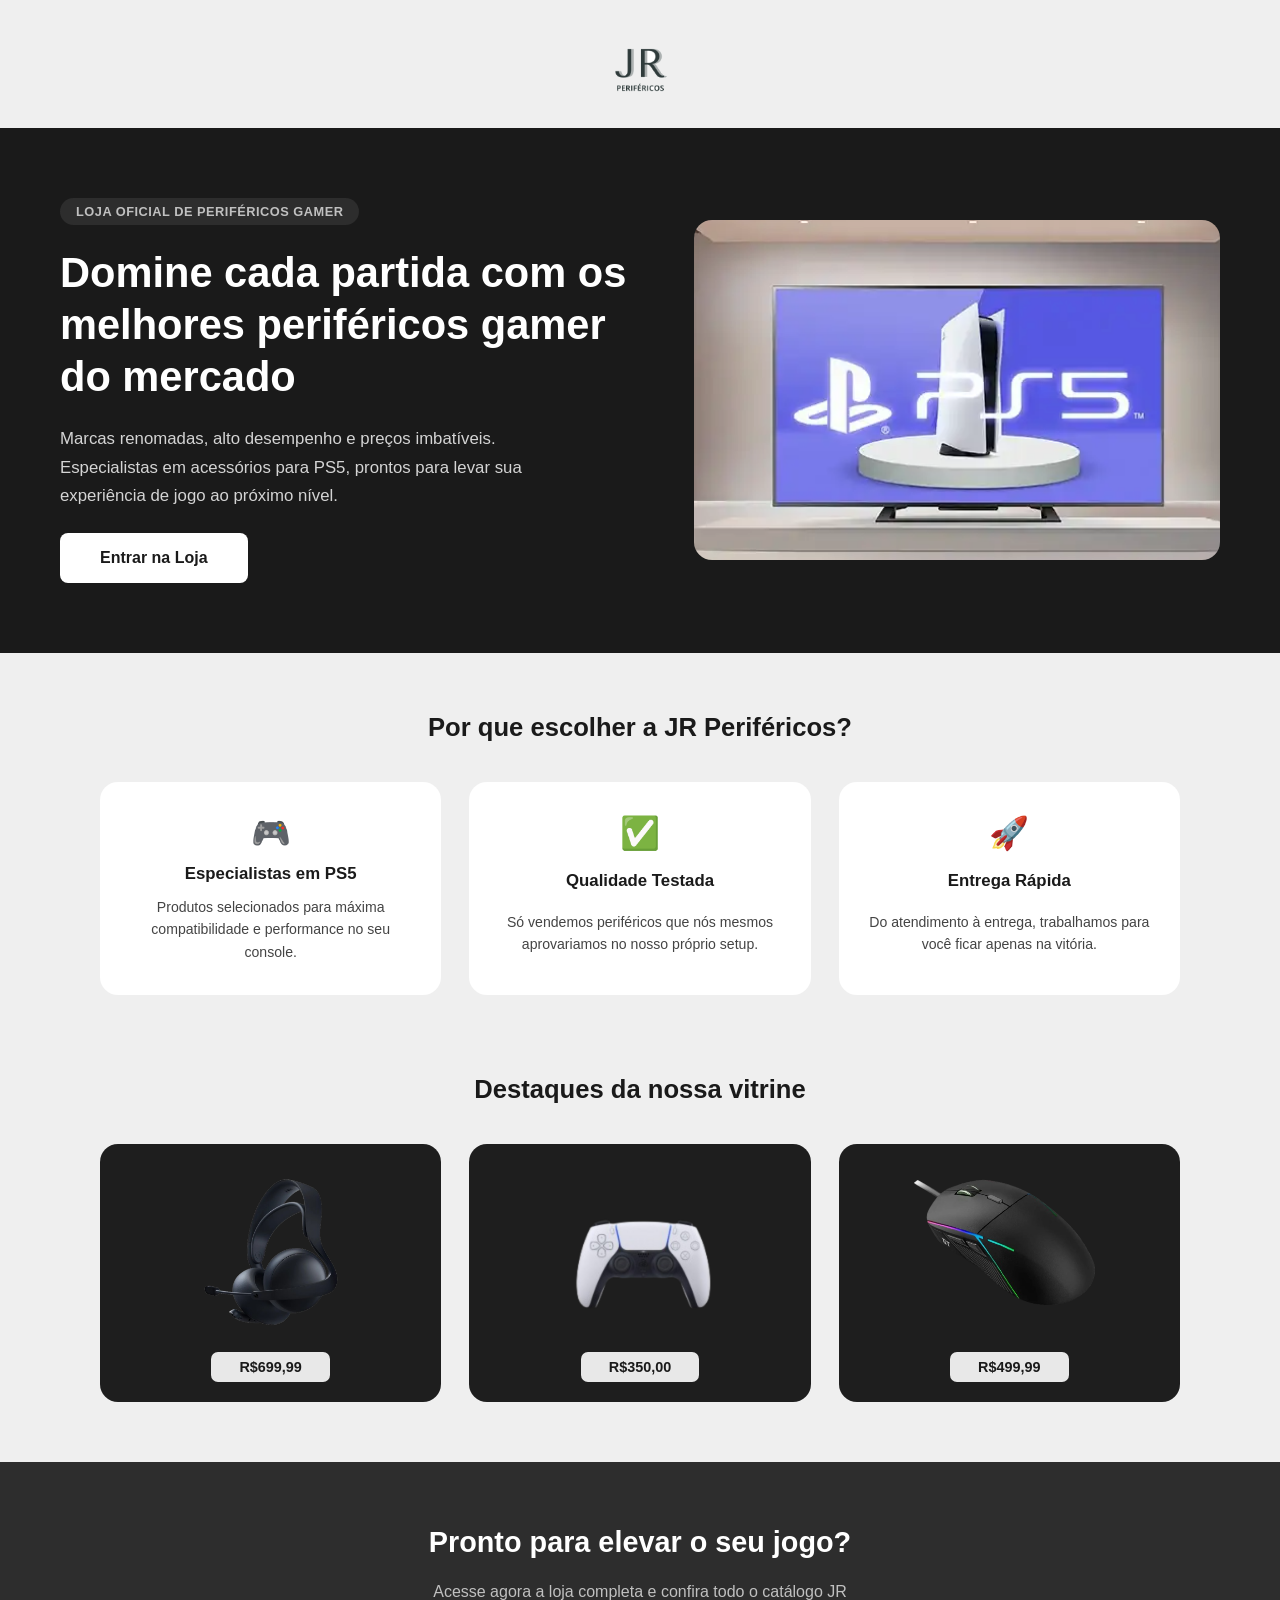
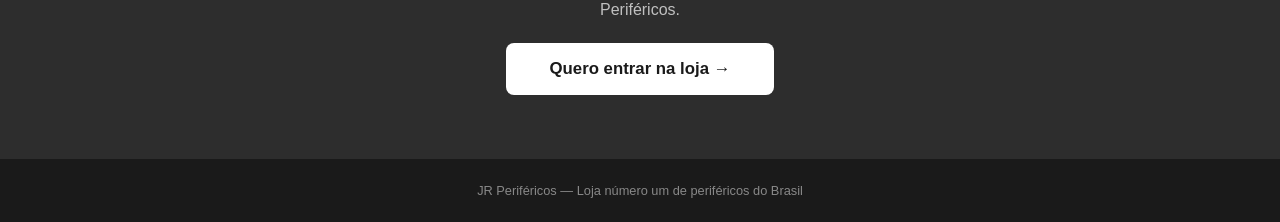
==== landing_page/index.html @ 6561e1fc "Add files via upload" ====
<!DOCTYPE html>
<html lang="pt-BR">
<head>
  <meta charset="UTF-8">
  <meta name="viewport" content="width=device-width, initial-scale=1.0">
  <title>JR Periféricos - O Próximo Nível do Seu Jogo</title>
  <link rel="stylesheet" href="style.css">
</head>
<body>

  <header>
    <div class="header-grid">
      <img src="../jr_perifericos/images/logomarca.png" alt="JR Periféricos" class="logo-img">
    </div>
  </header>

  <main>
    <section class="hero-section">
      <div class="hero-grid">
        <div class="hero-text">
          <span class="hero-tag">LOJA OFICIAL DE PERIFÉRICOS GAMER</span>
          <h1>Domine cada partida com os melhores periféricos gamer do mercado</h1>
          <p>
            Marcas renomadas, alto desempenho e preços imbatíveis. Especialistas
            em acessórios para PS5, prontos para levar sua experiência de jogo
            ao próximo nível. 
          </p>
          <a href="../jr_perifericos/index.html" class="btn-cta">Entrar na Loja</a>
        </div>
        <div class="hero-image">
          <img src="../jr_perifericos/images/painel ps5.png" alt="PlayStation 5" class="hero-img">
        </div>
      </div>
    </section>

    <section class="features-section">
      <h2>Por que escolher a JR Periféricos?</h2>
      <div class="features-grid">
        <div class="feature-card">
          <span class="feature-icon">🎮</span>
          <h3>Especialistas em PS5</h3>
          <p>Produtos selecionados para máxima compatibilidade e performance no seu console.</p>
        </div>
        <div class="feature-card">
          <span class="feature-icon">✅</span>
          <h3>Qualidade Testada</h3>
          <p>Só vendemos periféricos que nós mesmos aprovariamos no nosso próprio setup.</p>
        </div>
        <div class="feature-card">
          <span class="feature-icon">🚀</span>
          <h3>Entrega Rápida</h3>
          <p>Do atendimento à entrega, trabalhamos para você ficar apenas na vitória.</p>
        </div>
      </div>
    </section>

    <section class="products-section">
      <h2>Destaques da nossa vitrine</h2>
      <div class="products-grid">
        <div class="product-card">
          <img src="../jr_perifericos/images/headset.png" alt="Headset Gamer" class="product-img">
          <div class="product-price">R$699,99</div>
        </div>
        <div class="product-card">
          <img src="../jr_perifericos/images/controle psq5.png" alt="Controle DualSense PS5" class="product-img">
          <div class="product-price">R$350,00</div>
        </div>
        <div class="product-card">
          <img src="../jr_perifericos/images/mouse.png" alt="Mouse Gamer RGB" class="product-img">
          <div class="product-price">R$499,99</div>
        </div>
      </div>
    </section>

    <section class="final-cta">
      <h2>Pronto para elevar o seu jogo?</h2>
      <p>Acesse agora a loja completa e confira todo o catálogo JR Periféricos.</p>
      <a href="../jr_perifericos/index.html" class="btn-cta-dark">Quero entrar na loja →</a>
    </section>
  </main>

  <footer>
    JR Periféricos — Loja número um de periféricos do Brasil
  </footer>

</body>
</html>
---- landing_page/style.css ----
* {
  margin: 0;
  padding: 0;
  box-sizing: border-box;
}

body {
  font-family: 'Segoe UI', Tahoma, Geneva, Verdana, sans-serif;
  background: #efefef;
  color: #1a1a1a;
  min-height: 100vh;
  display: grid;
  grid-template-rows: auto 1fr auto;
}

/* topo */
header {
  padding: 24px 60px;
  background: #efefef;
}

.header-grid {
  display: flex;
  justify-content: center;
}

.logo-img {
  height: 80px;
  width: auto;
  display: block;
}

/* hero */
.hero-section {
  background: #1a1a1a;
  color: #fff;
  padding: 70px 60px;
}

.hero-grid {
  display: grid;
  grid-template-columns: 1.1fr 1fr;
  gap: 56px;
  align-items: center;
  max-width: 1200px;
  margin: 0 auto;
}

.hero-text {
  display: grid;
  gap: 22px;
}

.hero-tag {
  display: inline-block;
  background: #2d2d2d;
  color: #c0c0c0;
  padding: 6px 16px;
  border-radius: 20px;
  font-size: 0.8rem;
  font-weight: 600;
  letter-spacing: 0.5px;
  width: fit-content;
}

.hero-text h1 {
  font-size: 2.6rem;
  line-height: 1.25;
  font-weight: 700;
}

.hero-text p {
  font-size: 1.05rem;
  line-height: 1.7;
  color: #d4d4d4;
  max-width: 480px;
}

.hero-image {
  border-radius: 18px;
  overflow: hidden;
  height: 340px;
}

.hero-img {
  width: 100%;
  height: 100%;
  object-fit: cover;
  display: block;
}

.btn-cta {
  display: inline-block;
  padding: 16px 40px;
  background: #fff;
  color: #1a1a1a;
  text-decoration: none;
  border-radius: 8px;
  font-size: 1rem;
  font-weight: 700;
  width: fit-content;
  transition: background 0.2s, transform 0.2s;
}

.btn-cta:hover {
  background: #e8e8e8;
  transform: translateY(-2px);
}

/* diferenciais */
.features-section {
  padding: 60px 60px 20px;
  max-width: 1200px;
  margin: 0 auto;
  width: 100%;
}

.features-section h2 {
  font-size: 1.6rem;
  font-weight: 700;
  text-align: center;
  margin-bottom: 40px;
}

.features-grid {
  display: grid;
  grid-template-columns: repeat(3, 1fr);
  gap: 28px;
}

.feature-card {
  background: #fff;
  border-radius: 18px;
  padding: 32px 26px;
  display: grid;
  gap: 12px;
  justify-items: center;
  text-align: center;
  transition: transform 0.2s;
}

.feature-card:hover {
  transform: translateY(-4px);
}

.feature-icon {
  font-size: 2rem;
}

.feature-card h3 {
  font-size: 1.05rem;
  font-weight: 700;
}

.feature-card p {
  font-size: 0.88rem;
  line-height: 1.6;
  color: #444;
}

/* vitrine de produtos */
.products-section {
  padding: 60px;
  max-width: 1200px;
  margin: 0 auto;
  width: 100%;
}

.products-section h2 {
  font-size: 1.6rem;
  font-weight: 700;
  text-align: center;
  margin-bottom: 40px;
}

.products-grid {
  display: grid;
  grid-template-columns: repeat(3, 1fr);
  gap: 28px;
}

.product-card {
  background: #1e1e1e;
  border-radius: 18px;
  padding: 28px 24px 20px;
  display: grid;
  justify-items: center;
  gap: 20px;
  transition: transform 0.2s;
}

.product-card:hover {
  transform: translateY(-4px);
}

.product-img {
  width: 100%;
  height: 160px;
  object-fit: contain;
  display: block;
}

.product-price {
  background: #e8e8e8;
  color: #1a1a1a;
  padding: 7px 28px;
  border-radius: 7px;
  font-size: 0.9rem;
  font-weight: 600;
}

/* cta final */
.final-cta {
  background: #2d2d2d;
  color: #fff;
  padding: 64px 60px;
  text-align: center;
  display: grid;
  gap: 24px;
  justify-items: center;
}

.final-cta h2 {
  font-size: 1.8rem;
  font-weight: 700;
  max-width: 600px;
}

.final-cta p {
  color: #c0c0c0;
  font-size: 1rem;
  max-width: 480px;
}

.btn-cta-dark {
  display: inline-block;
  padding: 16px 44px;
  background: #fff;
  color: #1a1a1a;
  text-decoration: none;
  border-radius: 8px;
  font-size: 1.05rem;
  font-weight: 700;
  transition: background 0.2s, transform 0.2s;
}

.btn-cta-dark:hover {
  background: #d4d4d4;
  transform: translateY(-2px);
}

/* rodape */
footer {
  background: #1a1a1a;
  color: #888;
  padding: 24px 60px;
  text-align: center;
  font-size: 0.8rem;
}

/* responsivo */
@media (max-width: 860px) {
  .hero-grid {
    grid-template-columns: 1fr;
  }

  .hero-image {
    height: 240px;
  }

  .features-grid,
  .products-grid {
    grid-template-columns: 1fr;
  }
}
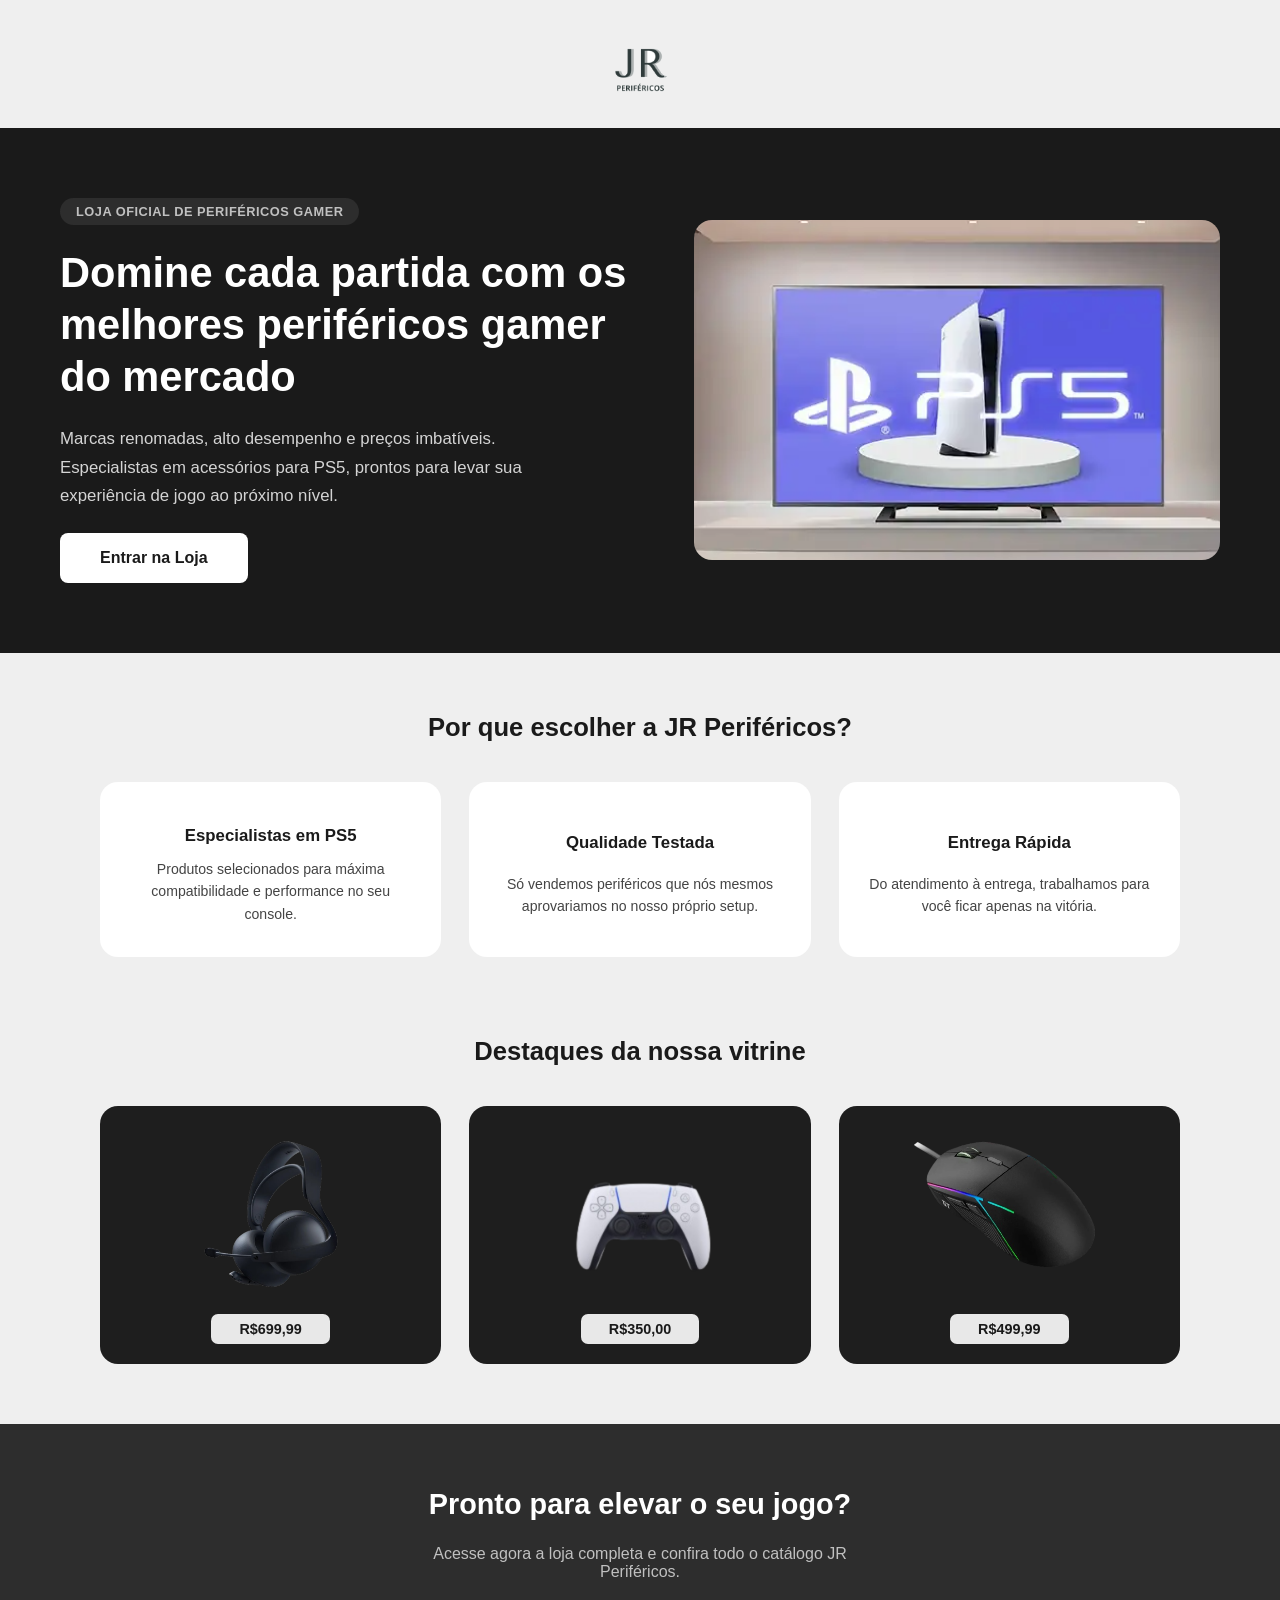
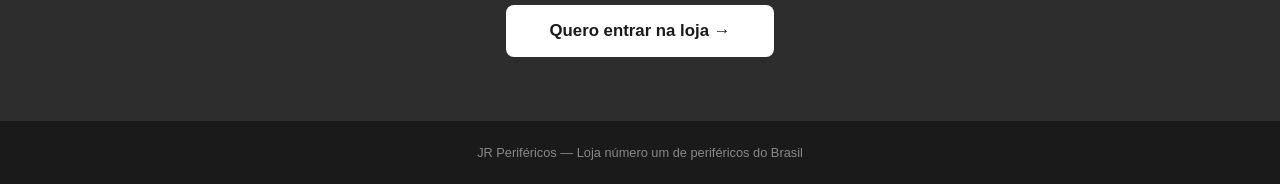
==== commit 3bc99770: "Add files via upload" ====
--- a/landing_page/index.html
+++ b/landing_page/index.html
@@ -37,17 +37,17 @@
       <h2>Por que escolher a JR Periféricos?</h2>
       <div class="features-grid">
         <div class="feature-card">
-          <span class="feature-icon">🎮</span>
+          <span class="feature-icon"></span>
           <h3>Especialistas em PS5</h3>
           <p>Produtos selecionados para máxima compatibilidade e performance no seu console.</p>
         </div>
         <div class="feature-card">
-          <span class="feature-icon">✅</span>
+          <span class="feature-icon"></span>
           <h3>Qualidade Testada</h3>
           <p>Só vendemos periféricos que nós mesmos aprovariamos no nosso próprio setup.</p>
         </div>
         <div class="feature-card">
-          <span class="feature-icon">🚀</span>
+          <span class="feature-icon"></span>
           <h3>Entrega Rápida</h3>
           <p>Do atendimento à entrega, trabalhamos para você ficar apenas na vitória.</p>
         </div>
